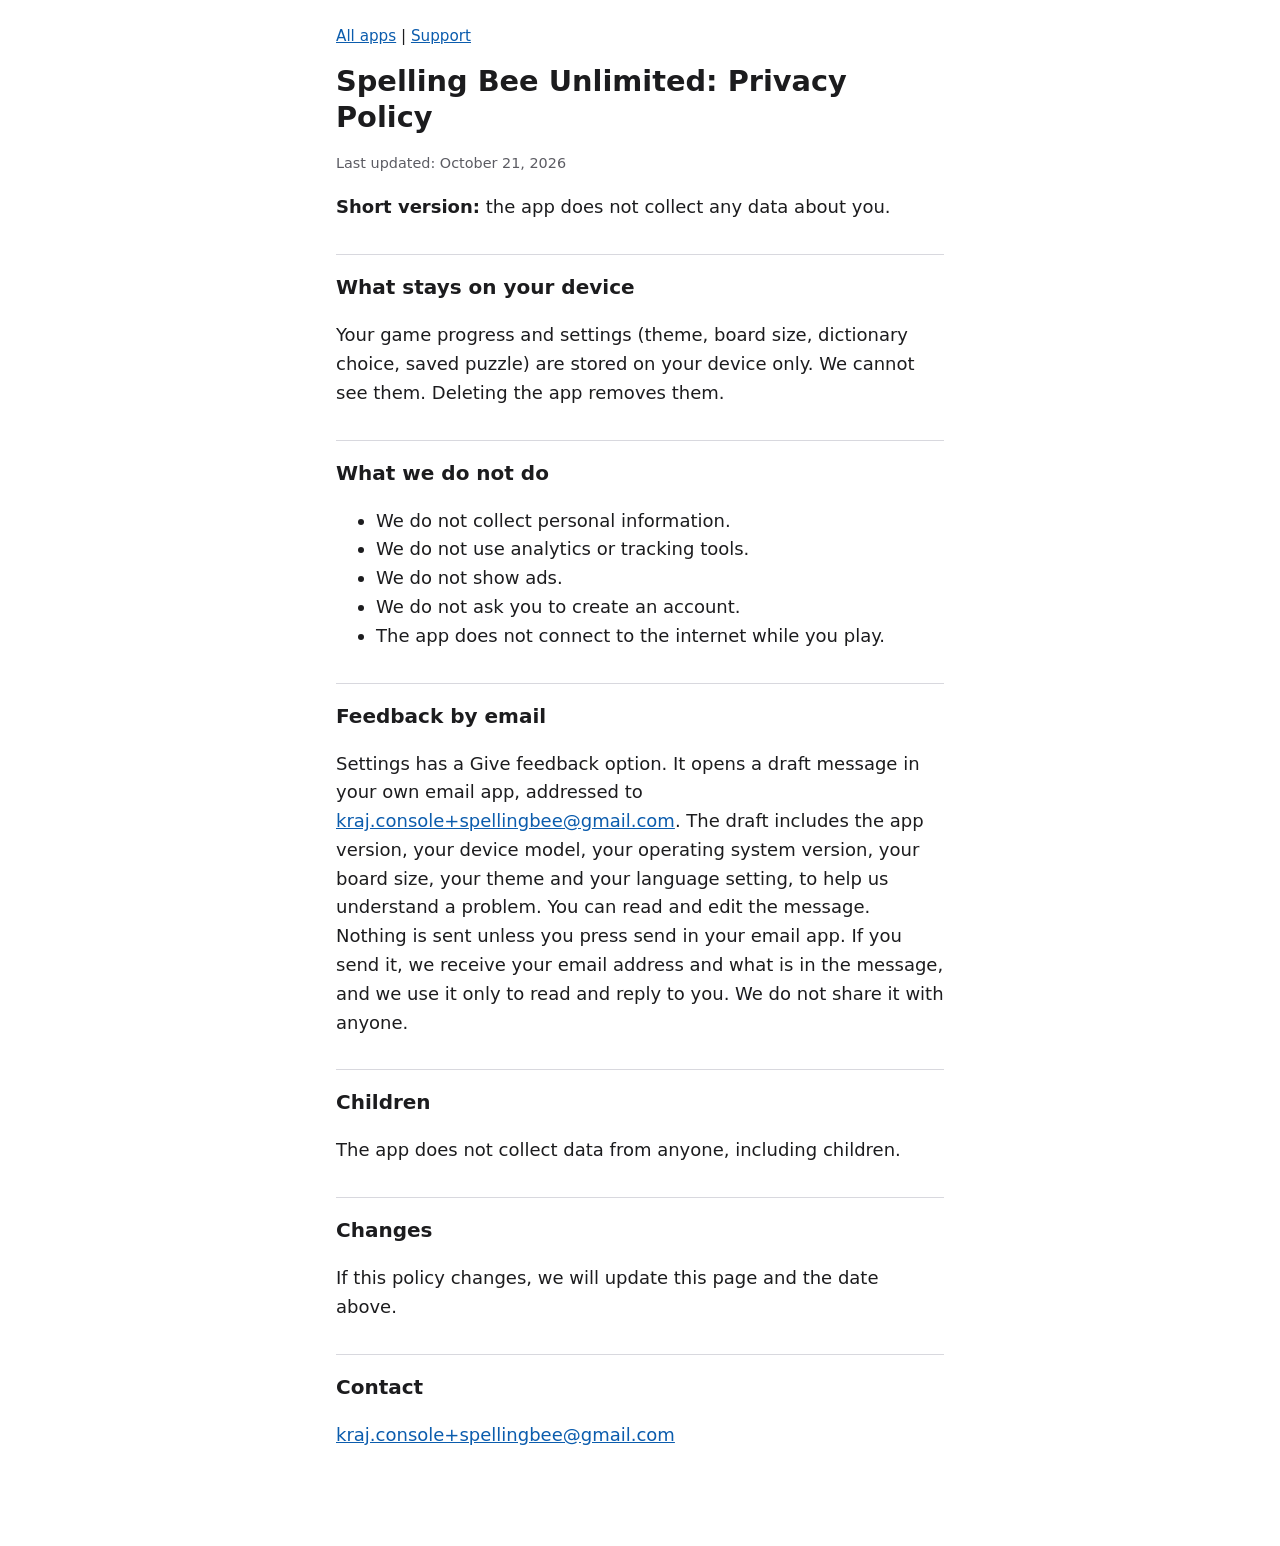
==== spelling-bee/privacy/index.html @ 8a9700b1 "app pages: spelling bee privacy and support drafts Co-Authored-By: Claude Opus 5.5 (1M context) <nor" ====
<!doctype html>
<html lang="en">
<head>
<meta charset="utf-8">
<meta name="viewport" content="width=device-width, initial-scale=1">
<title>Spelling Bee Unlimited: Privacy Policy</title>
<link rel="stylesheet" href="../../style.css">
</head>
<body>
<main>
<nav><a href="../../">All apps</a> | <a href="../support/">Support</a></nav>
<h1>Spelling Bee Unlimited: Privacy Policy</h1>
<p class="muted">Last updated: October 21, 2026</p>
<p><strong>Short version:</strong> the app does not collect any data about you.</p>
<h2>What stays on your device</h2>
<p>Your game progress and settings (theme, board size, dictionary choice, saved puzzle) are stored on your device only. We cannot see them. Deleting the app removes them.</p>
<h2>What we do not do</h2>
<ul>
<li>We do not collect personal information.</li>
<li>We do not use analytics or tracking tools.</li>
<li>We do not show ads.</li>
<li>We do not ask you to create an account.</li>
<li>The app does not connect to the internet while you play.</li>
</ul>
<h2>Feedback by email</h2>
<p>Settings has a Give feedback option. It opens a draft message in your own email app, addressed to <a href="mailto:kraj.console+spellingbee@gmail.com">kraj.console+spellingbee@gmail.com</a>. The draft includes the app version, your device model, your operating system version, your board size, your theme and your language setting, to help us understand a problem. You can read and edit the message. Nothing is sent unless you press send in your email app. If you send it, we receive your email address and what is in the message, and we use it only to read and reply to you. We do not share it with anyone.</p>
<h2>Children</h2>
<p>The app does not collect data from anyone, including children.</p>
<h2>Changes</h2>
<p>If this policy changes, we will update this page and the date above.</p>
<h2>Contact</h2>
<p><a href="mailto:kraj.console+spellingbee@gmail.com">kraj.console+spellingbee@gmail.com</a></p>
<footer>
<!-- TODO: copyright line goes here once the copyright name is decided. -->
</footer>
</main>
</body>
</html>
---- style.css ----
:root{--bg:#fff;--fg:#1c1c1e;--muted:#5c5c63;--link:#0b5cad;--rule:#d8d8de}
@media (prefers-color-scheme:dark){:root{--bg:#121214;--fg:#ececf0;--muted:#a0a0aa;--link:#7db8ff;--rule:#34343a}}
*{box-sizing:border-box}
body{margin:0;background:var(--bg);color:var(--fg);font:18px/1.6 system-ui,-apple-system,"Segoe UI",Roboto,sans-serif}
main{max-width:40rem;margin:0 auto;padding:1.5rem 1rem 3rem}
h1{font-size:1.8rem;line-height:1.25;margin:1rem 0}
h2{font-size:1.25rem;margin:2rem 0 .5rem;border-top:1px solid var(--rule);padding-top:1rem}
a{color:var(--link)}
p,li{overflow-wrap:anywhere}
.muted{color:var(--muted);font-size:.9rem}
nav{font-size:.95rem}
footer{margin-top:3rem;color:var(--muted);font-size:.9rem}
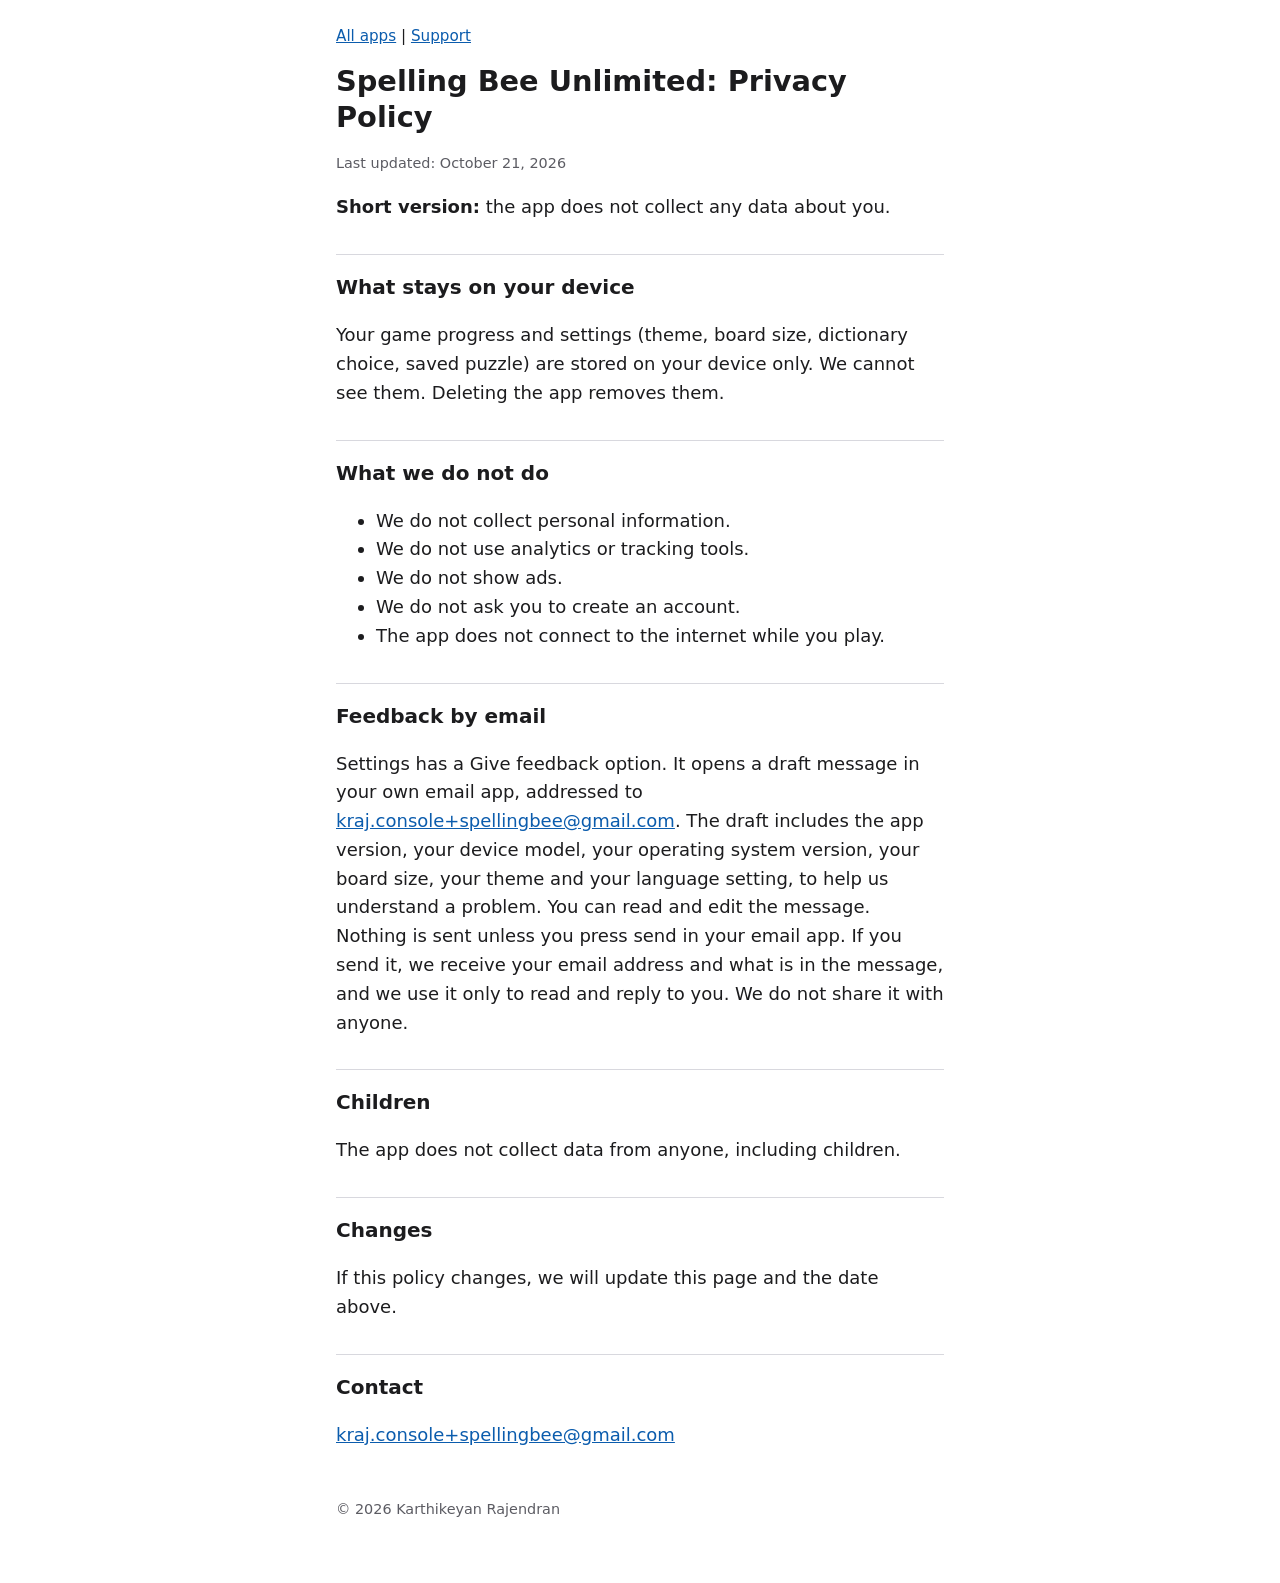
==== commit 67abe273: "copyright line: Karthikeyan Rajendran Co-Authored-By: Claude Opus 5.5 (1M context) <noreply@anthropi" ====
--- a/spelling-bee/privacy/index.html
+++ b/spelling-bee/privacy/index.html
@@ -31,7 +31,7 @@
 <h2>Contact</h2>
 <p><a href="mailto:kraj.console+spellingbee@gmail.com">kraj.console+spellingbee@gmail.com</a></p>
 <footer>
-<!-- TODO: copyright line goes here once the copyright name is decided. -->
+<p>&copy; 2026 Karthikeyan Rajendran</p>
 </footer>
 </main>
 </body>
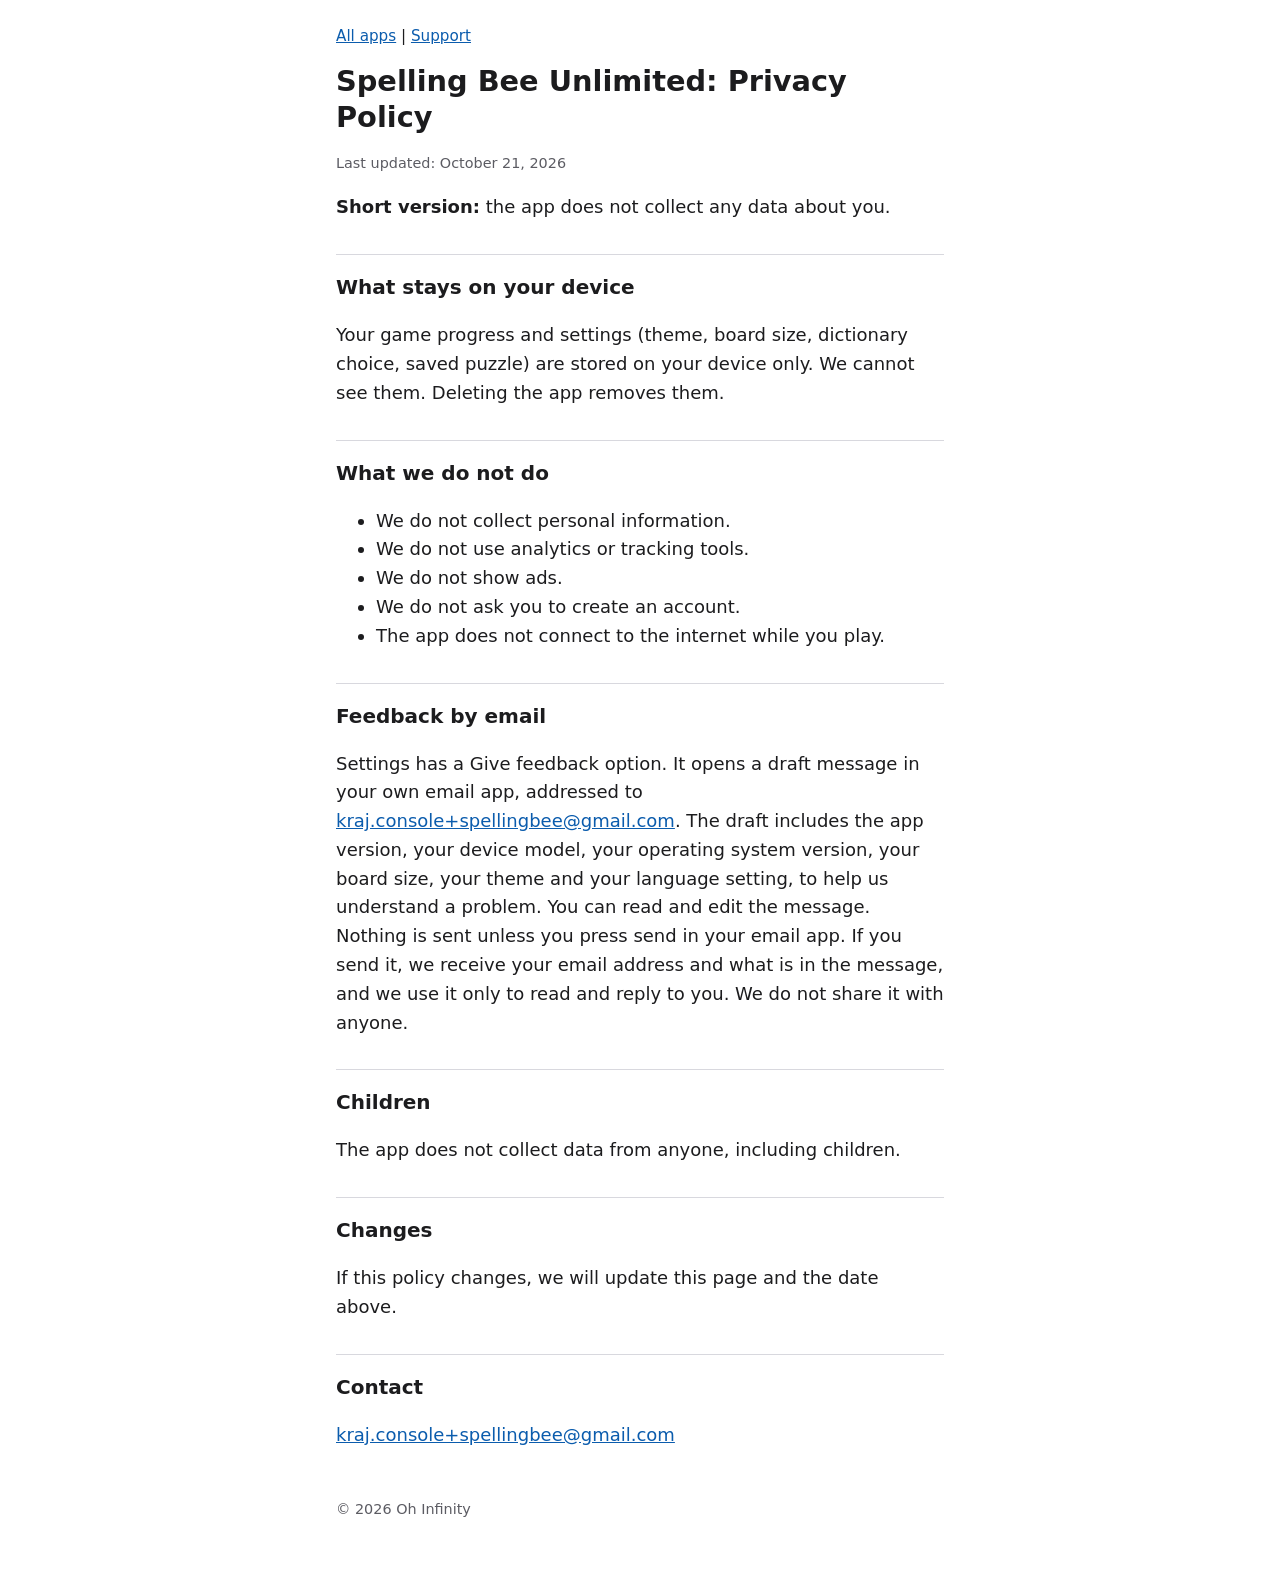
==== commit 1fb0d1b6: "copyright line: Oh Infinity Co-Authored-By: Claude Opus 5.5 (1M context) <noreply@anthropic.com> Cla" ====
--- a/spelling-bee/privacy/index.html
+++ b/spelling-bee/privacy/index.html
@@ -31,7 +31,7 @@
 <h2>Contact</h2>
 <p><a href="mailto:kraj.console+spellingbee@gmail.com">kraj.console+spellingbee@gmail.com</a></p>
 <footer>
-<p>&copy; 2026 Karthikeyan Rajendran</p>
+<p>&copy; 2026 Oh Infinity</p>
 </footer>
 </main>
 </body>
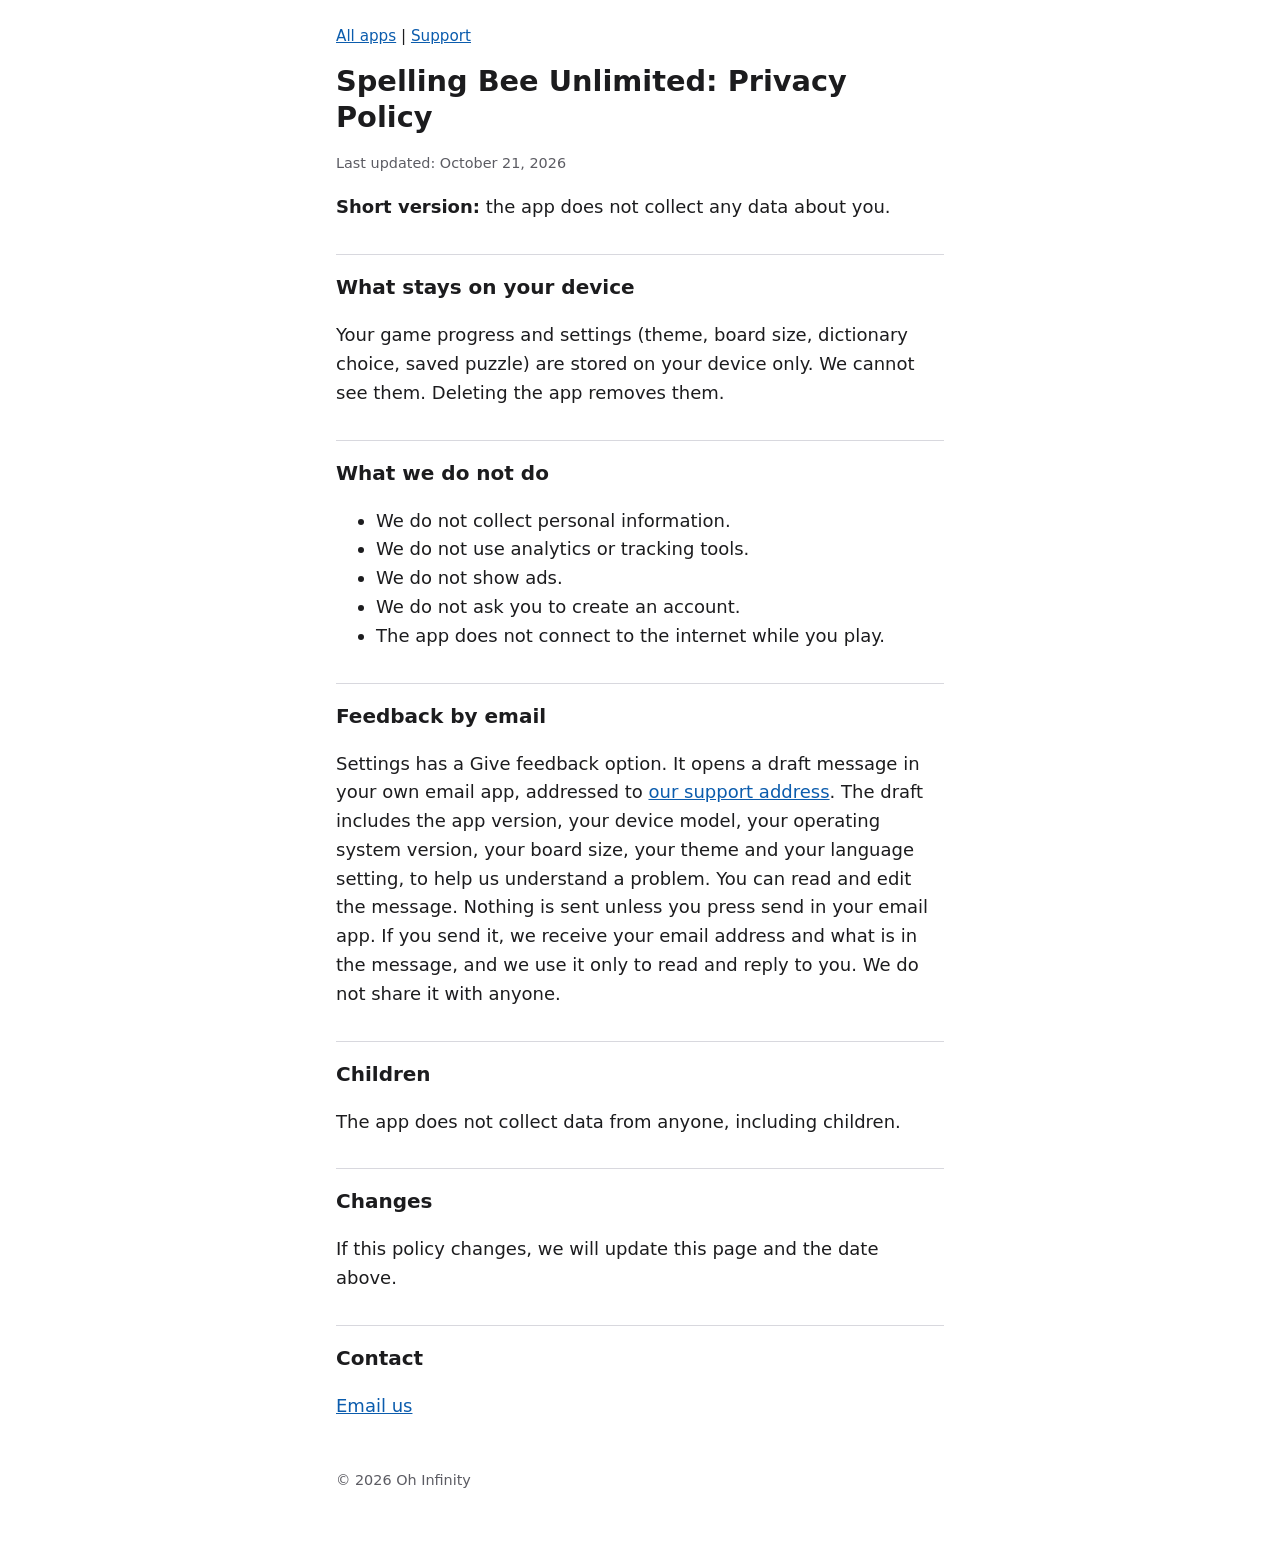
==== commit 8c9cb8c9: "pages: email links show plain text, not the address Co-Authored-By: Claude Opus 5.5 (1M context) <no" ====
--- a/spelling-bee/privacy/index.html
+++ b/spelling-bee/privacy/index.html
@@ -23,13 +23,13 @@
 <li>The app does not connect to the internet while you play.</li>
 </ul>
 <h2>Feedback by email</h2>
-<p>Settings has a Give feedback option. It opens a draft message in your own email app, addressed to <a href="mailto:kraj.console+spellingbee@gmail.com">kraj.console+spellingbee@gmail.com</a>. The draft includes the app version, your device model, your operating system version, your board size, your theme and your language setting, to help us understand a problem. You can read and edit the message. Nothing is sent unless you press send in your email app. If you send it, we receive your email address and what is in the message, and we use it only to read and reply to you. We do not share it with anyone.</p>
+<p>Settings has a Give feedback option. It opens a draft message in your own email app, addressed to <a href="mailto:kraj.console+spellingbee@gmail.com">our support address</a>. The draft includes the app version, your device model, your operating system version, your board size, your theme and your language setting, to help us understand a problem. You can read and edit the message. Nothing is sent unless you press send in your email app. If you send it, we receive your email address and what is in the message, and we use it only to read and reply to you. We do not share it with anyone.</p>
 <h2>Children</h2>
 <p>The app does not collect data from anyone, including children.</p>
 <h2>Changes</h2>
 <p>If this policy changes, we will update this page and the date above.</p>
 <h2>Contact</h2>
-<p><a href="mailto:kraj.console+spellingbee@gmail.com">kraj.console+spellingbee@gmail.com</a></p>
+<p><a href="mailto:kraj.console+spellingbee@gmail.com">Email us</a></p>
 <footer>
 <p>&copy; 2026 Oh Infinity</p>
 </footer>
